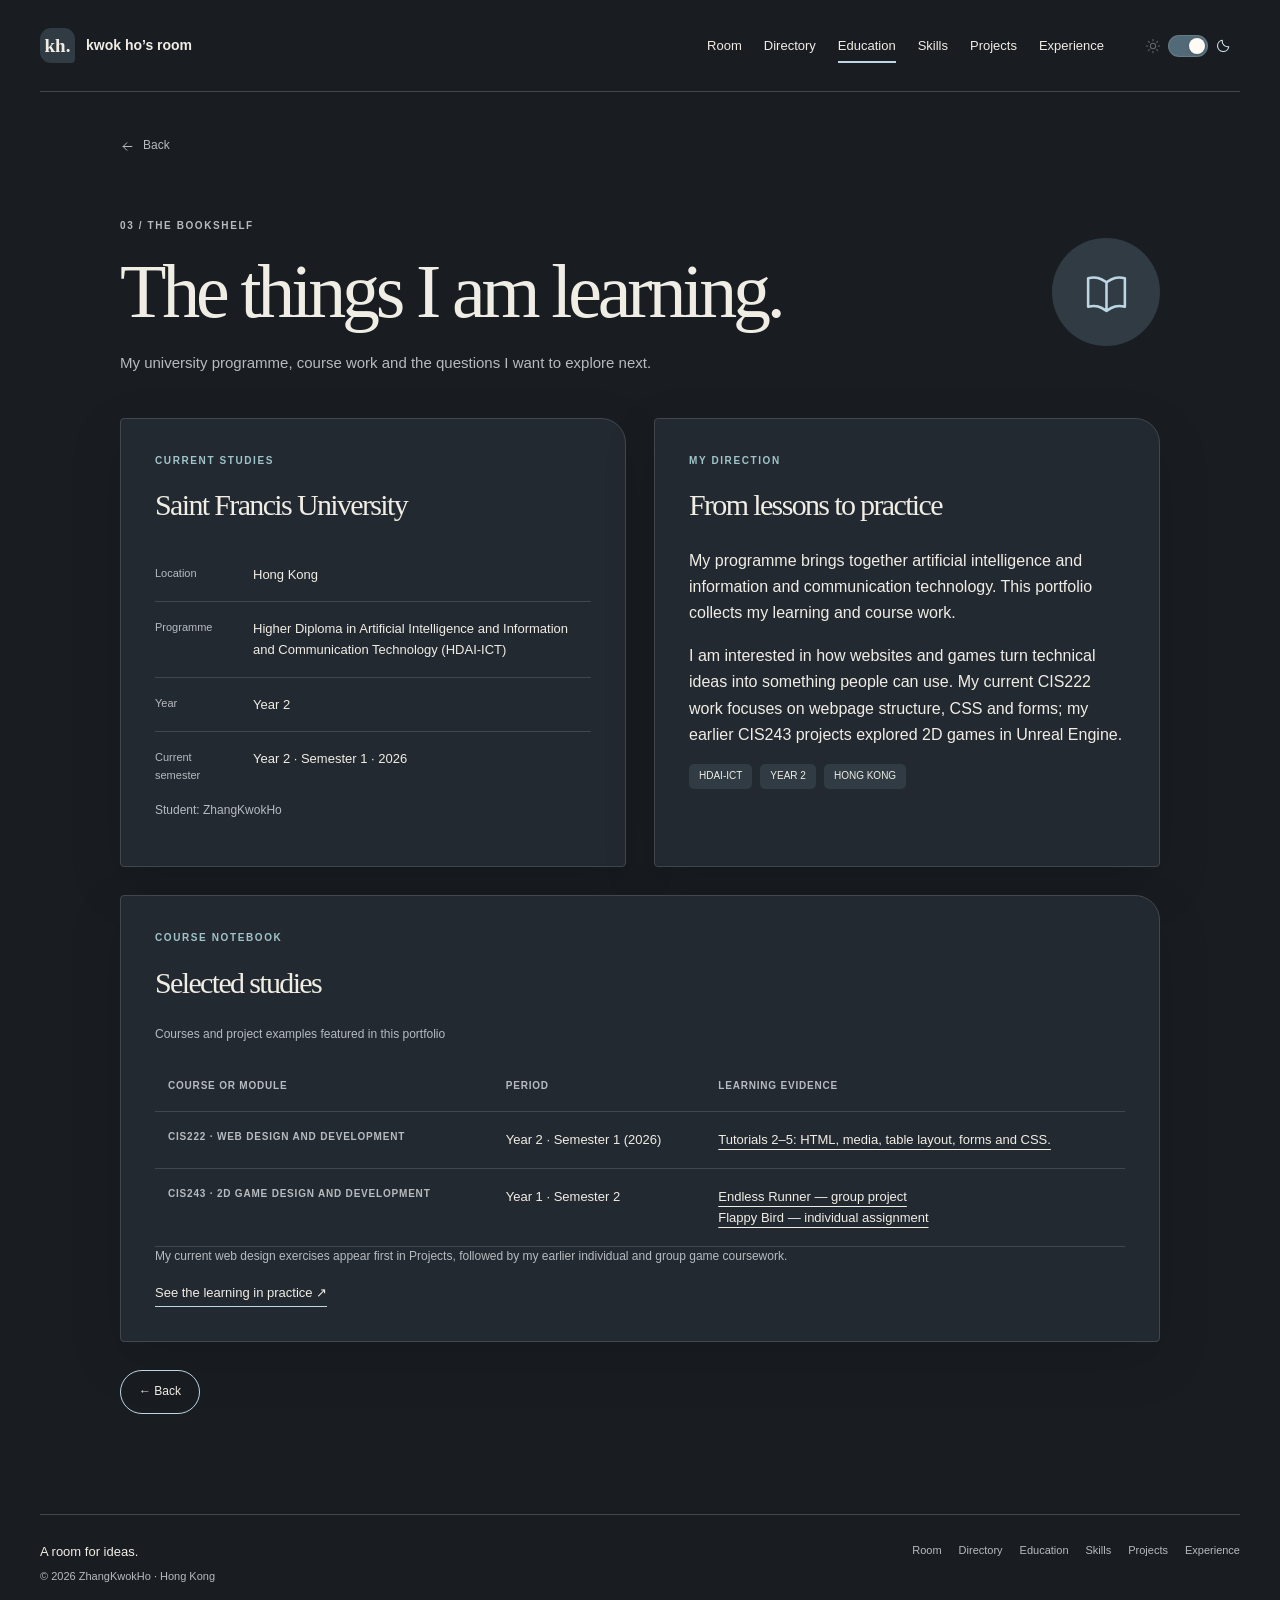
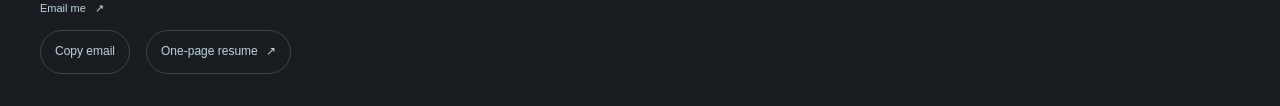
==== education.html @ 3b4c5828 "Add files via upload" ====
<!DOCTYPE html>
<html lang="en">
<head>
  <meta charset="utf-8">
  <meta name="viewport" content="width=device-width, initial-scale=1">
  <meta name="description" content="ZhangKwokHo’s personal portfolio: education, experience, skills and course projects, explored through a small study room.">
  <meta name="color-scheme" content="dark light">
  <title>Education — ZhangKwokHo</title>
  <link rel="icon" href="images/favicon.svg" type="image/svg+xml">
  <link rel="stylesheet" href="style.css?v=20261018-review2">
  <script src="script.js?v=20261017-review1" defer></script>
  <script src="navigation.js?v=20261018-features1" data-room-page="education.html" data-room-root="" defer></script>
  <link rel="stylesheet" href="portfolio-tools.css?v=20261023-polish1">
  <script src="portfolio-tools.js?v=20261023-delivery1" defer></script>
</head>
<body class="night">
<a class="skip-link" href="#main-content">Skip to content</a>
<header class="site-header">
  <a class="brand" href="index.html" aria-label="Kwok Ho’s room — home"><span class="brand-mark" aria-hidden="true">kh.</span><span>kwok ho’s room</span></a>
  <nav class="site-nav" id="site-nav" aria-label="Main navigation"><a href="index.html">Room</a>
<a href="sitemap.html">Directory</a>
<a href="education.html" aria-current="page">Education</a>
<a href="skills.html">Skills</a>
<a href="projects.html">Projects</a>
<a href="experience.html">Experience</a></nav>
  <button class="theme-toggle" type="button" aria-label="Night mode" aria-pressed="true" title="Switch to day mode" hidden><svg class="theme-sun" viewBox="0 0 24 24" fill="none" stroke="currentColor" stroke-width="1.6" stroke-linecap="round" aria-hidden="true"><circle cx="12" cy="12" r="4"></circle><path d="M12 2v2m0 16v2M2 12h2m16 0h2M5 5l1.5 1.5m11 11L19 19M5 19l1.5-1.5m11-11L19 5"></path></svg><span class="theme-switch" aria-hidden="true"><span class="theme-thumb"></span></span><svg class="theme-moon" viewBox="0 0 24 24" fill="none" stroke="currentColor" stroke-width="1.6" stroke-linecap="round" stroke-linejoin="round" aria-hidden="true"><path d="M20.7 13.1A8.5 8.5 0 0 1 10.9 3.3 8.5 8.5 0 1 0 20.7 13.1Z"></path></svg><span class="theme-label">Night</span></button>
  <button class="menu-toggle" type="button" aria-controls="site-nav" aria-expanded="false" aria-label="Open navigation" hidden>Menu</button>
</header>
<main class="page-main" id="main-content">
  <a class="back-room" data-room-back href="index.html#tour-education"><svg class="" viewBox="0 0 24 24" fill="none" stroke="currentColor" stroke-width="1.6" stroke-linecap="round" stroke-linejoin="round" aria-hidden="true"><path d="M19 12H5m6-6-6 6 6 6"></path></svg><span>Back</span></a>
  <div class="page-heading">
    <div><p class="eyebrow">03 / THE BOOKSHELF</p><h1>The things I am learning.</h1><p class="page-intro">My university programme, course work and the questions I want to explore next.</p></div>
    <div class="page-symbol" aria-hidden="true"><svg class="" viewBox="0 0 24 24" fill="none" stroke="currentColor" stroke-width="1.6" stroke-linecap="round" stroke-linejoin="round" aria-hidden="true"><path d="M3 5c4-1 6 0 9 2 3-2 5-3 9-2v14c-4-1-6 0-9 2-3-2-5-3-9-2zM12 7v14"></path></svg></div>
  </div>
  
<div class="page-grid">
  <section data-reveal class="content-panel" aria-labelledby="education-current-title">
    <p class="section-label">CURRENT STUDIES</p>
    <h2 id="education-current-title">Saint Francis University</h2>
    <dl class="fact-list">
      <div class="fact-row"><dt>Location</dt><dd>Hong Kong</dd></div>
      <div class="fact-row"><dt>Programme</dt><dd>Higher Diploma in Artificial Intelligence and Information and Communication Technology (HDAI-ICT)</dd></div>
      <div class="fact-row"><dt>Year</dt><dd>Year 2</dd></div>
      <div class="fact-row"><dt>Current semester</dt><dd>Year 2 · Semester 1 · 2026</dd></div>
    </dl>
    <p class="small-note">Student: ZhangKwokHo</p>
  </section>
  <section data-reveal class="content-panel" aria-labelledby="education-focus-title">
    <p class="section-label">MY DIRECTION</p>
    <h2 id="education-focus-title">From lessons to practice</h2>
    <p>My programme brings together artificial intelligence and information and communication technology. This portfolio collects my learning and course work.</p>
    <p>I am interested in how websites and games turn technical ideas into something people can use. My current CIS222 work focuses on webpage structure, CSS and forms; my earlier CIS243 projects explored 2D games in Unreal Engine.</p>
    <div class="tag-list"><span class="tag">HDAI-ICT</span><span class="tag">YEAR 2</span><span class="tag">HONG KONG</span></div>
  </section>
  <section data-reveal class="content-panel wide" aria-labelledby="education-course-title">
    <p class="section-label">COURSE NOTEBOOK</p>
    <h2 id="education-course-title">Selected studies</h2>
    <div class="table-wrap">
      <table class="education-table">
        <caption>Courses and project examples featured in this portfolio</caption>
        <thead><tr><th scope="col">Course or module</th><th scope="col">Period</th><th scope="col">Learning evidence</th></tr></thead>
        <tbody>
          <tr><th scope="row">CIS222 · Web Design and Development</th><td>Year 2 · Semester 1 (2026)</td><td><a href="projects.html#coursework">Tutorials 2–5: HTML, media, table layout, forms and CSS.</a></td></tr>
          <tr><th scope="row">CIS243 · 2D Game Design and Development</th><td>Year 1 · Semester 2</td><td><a href="projects.html#game-endless">Endless Runner — group project</a><br><a href="projects.html#game-flappy">Flappy Bird — individual assignment</a></td></tr>
        </tbody>
      </table>
    </div>
    <p class="small-note">My current web design exercises appear first in Projects, followed by my earlier individual and group game coursework.</p>
    <a class="action-link" href="projects.html">See the learning in practice <span aria-hidden="true">↗</span></a>
  </section>
</div>
  <a class="button button-secondary page-back" data-room-back href="index.html#tour-education">← Back</a>
</main>
<footer class="site-footer">
  <div><p class="footer-title">A room for ideas.</p><p class="footer-copy">© 2026 ZhangKwokHo · Hong Kong</p><a class="footer-contact" href="mailto:s25201369@mail.sfu.edu.hk">Email me <span aria-hidden="true">↗</span></a><div class="footer-tools"><button class="tool-button" type="button" data-copy-email="s25201369@mail.sfu.edu.hk" hidden>Copy email</button><a class="tool-button" href="resume.html">One-page resume <span aria-hidden="true">↗</span></a></div><p class="tool-message" id="site-tool-status" role="status" aria-live="polite"></p></div>
  <nav class="footer-nav" aria-label="Footer navigation"><a href="index.html">Room</a>
<a href="sitemap.html">Directory</a>
<a href="education.html">Education</a>
<a href="skills.html">Skills</a>
<a href="projects.html">Projects</a>
<a href="experience.html">Experience</a></nav>
</footer>
</body>
</html>
---- style.css ----
/* Shared stylesheet. Colours and spacing can be changed here. */
:root {
  color-scheme: light;
  --paper: #eae9e5;
  --surface: #f9f8f4;
  --ink: #3d4140;
  --muted: #62655e;
  --line: #dcd5cd;
  --sage: #56737b;
  --lavender: #dce3e5;
  --peach: #d9dedc;
  --accent: #486e80;
  --shadow: 0 18px 54px #6d584313;
}
* { box-sizing: border-box; }
html { scroll-behavior: smooth; scroll-padding-top: 32px; }
body { margin: 0; color: var(--ink); background: var(--paper); font-family: 'Segoe UI', Arial, sans-serif; font-size: 16px; line-height: 1.65; transition: background-color .45s, color .45s; }
body.night { color-scheme: dark; --paper: #191d22; --surface: #232930; --ink: #f0ede5; --muted: #b7bbc0; --line: #41474d; --sage: #a0c4ca; --lavender: #303b44; --peach: #384044; --accent: #bdd6e3; --shadow: 0 18px 54px #0002; }
a { color: inherit; text-decoration-thickness: 1px; text-underline-offset: 5px; }
button, input, select, textarea { font: inherit; }
button { color: inherit; cursor: pointer; }
button, a { -webkit-tap-highlight-color: transparent; }
:focus-visible { outline: 3px solid var(--accent); outline-offset: 5px; }
[hidden] { display: none !important; }
img { display: block; max-width: 100%; }
svg { flex-shrink: 0; }
h1, h2, h3, p { margin-top: 0; }
h1, h2 { font-family: Georgia, 'Times New Roman', serif; font-weight: 400; letter-spacing: -.055em; }
h1 { line-height: 1.06; }
h2 { font-size: clamp(30px, 4vw, 44px); line-height: 1.18; }
h3 { font-size: 20px; line-height: 1.35; font-weight: 600; letter-spacing: -.025em; }
p { margin-bottom: 1em; }
.skip-link { position: fixed; top: 10px; left: 10px; padding: 10px 18px; border-radius: 8px; background: var(--surface); z-index: 100; transform: translateY(-150%); }
.skip-link:focus { transform: translateY(0); }
.site-header { width: min(1280px, calc(100% - 80px)); margin: auto; min-height: 92px; display: flex; align-items: center; gap: 32px; border-bottom: 1px solid var(--line); }
.brand { display: flex; align-items: center; gap: 11px; text-decoration: none; margin-right: auto; white-space: nowrap; font-size: 14px; font-weight: 600; }
.brand-mark { height: 35px; width: 35px; display: flex; align-items: center; justify-content: center; border-radius: 11px 11px 4px 11px; background: var(--lavender); color: var(--ink); font-family: Georgia, serif; font-size: 19px; }
.site-nav { display: flex; gap: 22px; align-items: center; }
.site-nav a { text-decoration: none; font-size: 13px; position: relative; padding: 8px 0; }
.site-nav a::after { content: ''; position: absolute; bottom: 1px; left: 0; width: 100%; height: 2px; background: var(--accent); transform: scaleX(0); transition: transform .2s; }
.site-nav a:hover::after, .site-nav a[aria-current='page']::after { transform: scaleX(1); }
.theme-toggle { position: relative; display: inline-flex; flex-shrink: 0; align-items: center; justify-content: center; gap: 7px; padding: 8px; background: transparent; border: 1px solid transparent; border-radius: 25px; min-height: 44px; }
.theme-toggle svg { display: block; width: 16px; height: 16px; color: var(--muted); opacity: .45; transition: color .2s, opacity .2s; }
.theme-toggle:hover { border-color: var(--accent); background: var(--surface); }
.theme-switch { position: relative; flex-shrink: 0; width: 40px; height: 22px; border: 1px solid #81939970; border-radius: 20px; background: #c5cfd0; transition: background-color .25s; }
.theme-thumb { position: absolute; top: 2px; left: 2px; width: 16px; height: 16px; border-radius: 50%; background: #fdfbf4; box-shadow: 0 1px 3px #0002; transform: translateX(0); transition: transform .25s; }
.theme-toggle[aria-pressed='true'] .theme-switch { background: #526977; }
.theme-toggle[aria-pressed='true'] .theme-thumb { transform: translateX(18px); }
.theme-toggle[aria-pressed='true'] .theme-moon { color: #d9e9f2; opacity: 1; }
.theme-toggle[aria-pressed='false'] .theme-sun { color: #a97520; opacity: 1; }
.theme-label { position: absolute; width: 1px; height: 1px; padding: 0; margin: -1px; overflow: hidden; clip: rect(0, 0, 0, 0); clip-path: inset(50%); white-space: nowrap; border: 0; }
.menu-toggle { border: 1px solid var(--line); border-radius: 8px; padding: 7px 12px; background: var(--surface); }
.room-hero { width: min(1260px, calc(100% - 80px)); margin: auto; position: relative; padding-top: 20px; }
.room-intro { position: absolute; top: 76px; left: 1%; width: 265px; z-index: 2; }
.eyebrow { font-size: 10px; letter-spacing: .16em; text-transform: uppercase; color: var(--muted); font-weight: 600; margin-bottom: 22px; }
.room-intro h1 { font-size: clamp(44px, 4.9vw, 67px); margin-bottom: 23px; }
.room-intro h1 em { color: var(--sage); font-weight: 400; }
.room-intro .intro-copy { font-size: 14px; width: 220px; color: var(--muted); }
.student-note { display: flex; gap: 8px; align-items: center; font-size: 11px; margin-top: 28px; }
.status-dot { width: 6px; height: 6px; border-radius: 50%; background: var(--sage); }
.room-stage { width: min(70vw, 785px); margin-left: auto; margin-right: 1%; }
.room-scene { position: relative; width: 100%; transform-origin: 50% 65%; }
.room-image { width: 100%; height: auto; transition: filter .55s; user-select: none; }
.room-image { filter: brightness(1.12); }
.night .room-image { filter: none; }
.lamp-glow { position: absolute; top: 26.5%; left: 33%; width: 7%; aspect-ratio: 1; border-radius: 50%; pointer-events: none; background: radial-gradient(circle, #ffda8740, #ffda8700 70%); opacity: 0; transition: opacity .4s; }
.night .lamp-glow { opacity: 1; box-shadow: 0 0 65px 18px #ffd58c28; }
.room-hotspot { position: absolute; transform: translate(-50%, -50%); width: 46px; height: 46px; z-index: 3; display: flex; align-items: center; justify-content: center; text-decoration: none; border-radius: 50%; }
.spot-dot { display: flex; align-items: center; justify-content: center; width: 27px; height: 27px; background: #fffcf4e8; border: 1px solid #fff9; box-shadow: 0 3px 15px #45352730; border-radius: 50%; color: #57505b; font-size: 18px; font-weight: 400; line-height: 1; transition: transform .22s, background-color .22s, box-shadow .22s; }
.room-hotspot:hover .spot-dot, .room-hotspot:focus-visible .spot-dot { transform: scale(1.18); background: #d3e1e7; box-shadow: 0 0 0 7px #fff5; }
.night .spot-dot { color: #f3f1ea; background: #252e38e6; border-color: #d6e8f040; }
.night .room-hotspot:hover .spot-dot, .night .room-hotspot:focus-visible .spot-dot { background: #426779; box-shadow: 0 0 0 7px #afd3e023; }
.spot-label { position: absolute; bottom: calc(100% - 2px); left: 50%; transform: translate(-50%, 0); font-size: 11px; line-height: 1.3; font-weight: 600; white-space: nowrap; padding: 7px 11px; border: 1px solid #ffffff80; border-radius: 8px; background: #fff9eeed; color: #51494e; box-shadow: 0 5px 15px #34231915; pointer-events: none; transition: opacity .2s, transform .2s; }
.spot-down .spot-label { bottom: auto; top: calc(100% - 2px); }
.night .spot-label { background: #222b36ef; border-color: #b7d0dc35; color: #f0ede5; }
.js-enabled:not(.show-hints) .spot-label { opacity: 0; transform: translate(-50%, 5px); }
.js-enabled:not(.show-hints) .room-hotspot:hover .spot-label, .js-enabled:not(.show-hints) .room-hotspot:focus .spot-label { opacity: 1; transform: translate(-50%, 0); }
.room-message { color: var(--muted); text-align: center; font-size: 12px; min-height: 22px; margin: -3px 0 15px; }
.room-controls { display: flex; justify-content: center; gap: 10px; margin-bottom: 24px; }
.quiet-button { border: 1px solid var(--line); border-radius: 30px; padding: 5px 13px; font-size: 11px; background: transparent; min-height: 34px; }
.quiet-button:hover { background: var(--surface); border-color: var(--accent); }
.quiet-button:disabled { opacity: .65; cursor: default; }
.scroll-invitation { margin: 14px 0 42px; display: flex; justify-content: center; align-items: center; gap: 12px; font-size: 10px; letter-spacing: .12em; text-transform: uppercase; color: var(--muted); text-decoration: none; }
.scroll-invitation svg { width: 15px; height: 15px; }
.about-section { width: min(1080px, calc(100% - 100px)); margin: 30px auto 100px; padding-top: 74px; border-top: 1px solid var(--line); }
.about-layout { display: flex; gap: 10%; align-items: flex-start; }
.about-copy { flex: 1.1; }
.section-label { margin-bottom: 18px; font-size: 10px; text-transform: uppercase; letter-spacing: .16em; color: var(--sage); font-weight: 600; }
.about-copy h2 { max-width: 480px; }
.about-copy > p:not(.section-label) { max-width: 460px; color: var(--muted); }
.about-facts { flex: 1; background: var(--surface); padding: 30px; border: 1px solid var(--line); border-radius: 4px 28px 4px 4px; box-shadow: var(--shadow); }
.fact-list { margin: 0; }
.fact-row { display: flex; flex-wrap: wrap; gap: 4px 20px; padding: 16px 0; border-bottom: 1px solid var(--line); }
.fact-row:last-child { border-bottom: 0; }
.fact-row dt { width: 78px; flex-shrink: 0; font-size: 11px; color: var(--muted); }
.fact-row dd { margin: 0; flex: 1; font-size: 13px; line-height: 1.65; }
.about-links { display: flex; flex-wrap: wrap; gap: 24px; margin-top: 30px; }
.action-link { display: inline-block; font-size: 13px; text-decoration: none; border-bottom: 1px solid var(--accent); padding-bottom: 3px; }
.action-link:hover { color: var(--accent); }
.small-note { font-size: 12px; color: var(--muted); }
.placeholder-note { font-size: 12px; color: var(--muted); background: var(--lavender); border-radius: 8px; padding: 12px 16px; margin-bottom: 22px; }
.page-main { width: min(1040px, calc(100% - 100px)); margin: 0 auto 100px; }
.back-room { display: inline-flex; align-items: center; gap: 8px; min-height: 44px; font-size: 12px; text-decoration: none; color: var(--muted); margin-top: 32px; }
.page-back { margin-top: 28px; min-height: 44px; }
.back-room:hover { color: var(--accent); }
.back-room svg { width: 15px; height: 15px; }
.page-heading { padding: 50px 0 42px; display: flex; gap: 40px; align-items: flex-start; justify-content: space-between; }
.page-heading > div:first-child { min-width: 0; overflow-wrap: break-word; }
.page-heading .eyebrow { margin-bottom: 16px; }
.page-heading h1 { font-size: clamp(42px, 6.4vw, 76px); margin-bottom: 20px; }
.page-heading .page-intro { color: var(--muted); font-size: 15px; max-width: 550px; margin-bottom: 0; }
.page-symbol { background: var(--lavender); color: var(--accent); border-radius: 50%; width: 108px; height: 108px; display: flex; align-items: center; justify-content: center; flex-shrink: 0; margin-top: 20px; }
.page-symbol svg { width: 49px; height: 49px; stroke-width: 1.25; }
.page-grid { display: flex; gap: 28px; flex-wrap: wrap; }
.content-panel { padding: 34px; border: 1px solid var(--line); border-radius: 4px 25px 4px 4px; background: var(--surface); box-shadow: var(--shadow); flex: 1; min-width: 0; }
.content-panel h2 { font-size: 30px; }
.wide { width: 100%; flex-basis: 100%; }
.timeline { border-top: 1px solid var(--line); }
.timeline-item { position: relative; padding: 30px 0 30px 48px; border-bottom: 1px solid var(--line); }
.timeline-dot { position: absolute; left: 0; top: 36px; width: 25px; height: 25px; border: 1px solid var(--line); border-radius: 50%; background: var(--lavender); }
.timeline-heading { display: flex; flex-wrap: wrap; gap: 6px 28px; justify-content: space-between; }
.timeline-heading h2, .timeline-heading h3 { font-family: 'Segoe UI', Arial, sans-serif; letter-spacing: -.02em; font-size: 21px; font-weight: 500; margin: 0 0 10px; }
.timeline-heading p { font-size: 12px; color: var(--muted); }
.timeline-heading .section-label { flex-basis: 100%; margin-bottom: 3px; }
.timeline-item > p { color: var(--muted); font-size: 14px; max-width: 640px; }
.tag-list { display: flex; flex-wrap: wrap; gap: 8px; margin: 15px 0 19px; padding: 0; list-style: none; }
.tag { display: inline-block; padding: 4px 10px; background: var(--lavender); border-radius: 5px; font-size: 10px; color: var(--ink); }
.disclosure { background: transparent; border: 0; padding: 7px 0; min-height: 44px; display: inline-flex; gap: 12px; align-items: center; color: var(--accent); font-size: 12px; }
.disclosure:hover { text-decoration: underline; text-underline-offset: 4px; }
.disclosure [data-marker] { width: 19px; height: 19px; display: inline-flex; align-items: center; justify-content: center; border: 1px solid var(--line); border-radius: 50%; font-size: 14px; }
.detail-panel { font-size: 13px; color: var(--muted); border-left: 2px solid var(--line); padding: 10px 0 1px 20px; margin: 12px 0 2px; }
.detail-panel ul { padding-left: 18px; }
.detail-panel li { margin-bottom: 7px; }
.table-wrap { overflow-x: auto; }
.education-table { border-collapse: collapse; width: 100%; font-size: 13px; text-align: left; }
.education-table caption { text-align: left; font-size: 12px; color: var(--muted); padding: 0 0 16px; }
.education-table th, .education-table td { padding: 17px 13px; vertical-align: top; border-bottom: 1px solid var(--line); }
.education-table th { color: var(--muted); font-size: 10px; letter-spacing: .08em; text-transform: uppercase; font-weight: 600; }
.education-table td:first-child { min-width: 110px; }
.skill-list { padding: 0; margin: 0; list-style: none; }
.skill-row { padding: 23px 0; border-top: 1px solid var(--line); display: flex; gap: 22px; align-items: flex-start; }
.skill-row h3 { min-width: 155px; margin: 0; font-size: 18px; }
.skill-row > div { flex: 0 0 235px; }
.skill-description { font-size: 13px; color: var(--muted); margin: 0; }
.skill-row p { margin: 0; }
.skill-number { color: var(--accent); font-family: Georgia, serif; font-size: 22px; min-width: 34px; }
.filters { display: flex; flex-wrap: wrap; gap: 8px; margin: 0 0 15px; }
.filter-button { display: inline-flex; align-items: center; justify-content: center; min-height: 44px; border: 1px solid var(--line); border-radius: 25px; padding: 8px 17px; background: transparent; font-size: 12px; }
.filter-button:hover, .filter-button[aria-pressed='true'] { background: var(--lavender); border-color: var(--accent); }
.project-count { font-size: 11px; color: var(--muted); margin-bottom: 23px; }
.project-list { border-top: 1px solid var(--line); }
.collection-links { display: flex; flex-wrap: wrap; gap: 4px 24px; margin: 0 0 20px; }
.collection-links a { display: inline-flex; align-items: center; gap: 10px; min-height: 44px; color: var(--accent); font-size: 12px; text-decoration: none; }
.collection-links a:hover { text-decoration: underline; }
.collection-heading { padding: 30px 0 20px; border-bottom: 1px solid var(--line); }
.collection-heading .section-label { margin-bottom: 10px; }
.collection-heading h3 { font: 500 22px/1.4 'Segoe UI', Arial, sans-serif; letter-spacing: -.025em; margin-bottom: 8px; overflow-wrap: break-word; }
.collection-heading .small-note { margin: 0; }
.project-collection + .project-collection { margin-top: 24px; }
.project-entry { scroll-margin-top: 30px; }
.project-entry:target { outline: 1px solid var(--accent); outline-offset: 9px; border-radius: 4px; }
.project-entry { display: flex; gap: 40px; align-items: flex-start; padding: 36px 0; border-bottom: 1px solid var(--line); }
.project-preview { flex: 0 0 43%; overflow: hidden; background: var(--lavender); border-radius: 3px 22px 3px 3px; }
.project-preview img { width: 100%; height: auto; aspect-ratio: 4 / 3; object-fit: contain; transition: transform .45s; }
.project-entry:hover .project-preview img { transform: scale(1.035); }
.project-preview figcaption { padding: 8px 14px; font-size: 10px; color: var(--muted); text-align: center; }
.project-preview > .small-note { padding: 8px 14px; margin: 0; font-size: 10px; text-align: center; }
figure.project-preview { margin: 0; }
.project-body { flex: 1; min-width: 0; padding-top: 8px; }
.project-body h2 { font-size: 33px; margin-bottom: 14px; }
.project-body > h3, .project-body > h4 { font-family: Georgia, 'Times New Roman', serif; font-size: 30px; line-height: 1.18; font-weight: 400; letter-spacing: -.045em; margin-bottom: 14px; }
.project-body > p { color: var(--muted); font-size: 13px; }
.project-meta { font-size: 10px; color: var(--muted); text-transform: uppercase; letter-spacing: .12em; }
.coursework-intro { max-width: 640px; color: var(--muted); font-size: 13px; margin: -8px 0 25px; }
.coursework-panel .project-list { margin-top: 8px; }
.coursework-preview { display: block; text-decoration: none; }
.coursework-preview img { display: block; aspect-ratio: 3 / 2; object-fit: cover; }
.gameplay-preview img { aspect-ratio: 555 / 1023; max-height: 520px; object-fit: contain; }
.game-entry .project-preview img { transition: none; }
.game-entry:hover .project-preview img { transform: none; }
.coursework-caption { display: flex; justify-content: space-between; gap: 12px; padding: 12px 15px; color: var(--muted); font-size: 10px; }
.project-actions { display: flex; align-items: center; flex-wrap: wrap; gap: 13px 18px; margin: 21px 0 14px; }
.project-actions .button { min-height: 44px; gap: 18px; }
.project-actions .action-link { display: inline-flex; align-items: center; gap: 8px; min-height: 44px; font-size: 11px; }
.coursework-entry .detail-panel h4, .project-entry .detail-panel h5 { font-size: 14px; font-weight: 500; margin: 0 0 10px; }
.portfolio-entry .project-preview img { object-fit: contain; }
.project-number { font-family: Georgia, serif; color: var(--accent); font-size: 16px; margin-right: 12px; }
.map-list { padding: 0; margin: 0; list-style: none; border-top: 1px solid var(--line); }
.map-link { display: flex; gap: 28px; align-items: center; padding: 23px 16px; border-bottom: 1px solid var(--line); text-decoration: none; transition: background-color .2s, padding-left .2s; }
.map-link:hover { background: var(--surface); padding-left: 24px; }
.map-number { color: var(--accent); font-size: 24px; font-family: Georgia, serif; min-width: 40px; }
.map-copy { flex: 1; }
.map-copy strong { display: block; font-size: 19px; font-weight: 500; margin-bottom: 5px; }
.map-copy > span { display: block; font-size: 12px; color: var(--muted); }
.map-copy > .map-route { margin-top: 7px; color: var(--accent); font-size: 10px; }
.map-copy h2, .map-copy h3 { font: 500 20px / 1.4 'Segoe UI', Arial, sans-serif; letter-spacing: -.02em; margin: 0 0 4px; }
.map-copy p { font-size: 12px; color: var(--muted); margin: 0; }
.map-route { font-size: 11px; color: var(--muted); white-space: nowrap; }
.map-list + .page-grid, .content-panel + .page-grid { margin-top: 28px; }
.button { display: inline-flex; align-items: center; justify-content: center; padding: 10px 18px; border: 1px solid var(--accent); border-radius: 25px; color: var(--ink); background: var(--lavender); font-size: 12px; text-decoration: none; }
.button:hover { background: var(--peach); }
.button-secondary { background: transparent; }
.site-footer { width: min(1280px, calc(100% - 80px)); margin: auto; border-top: 1px solid var(--line); padding: 26px 0 32px; display: flex; flex-wrap: wrap; justify-content: space-between; align-items: flex-start; gap: 22px; font-size: 11px; color: var(--muted); }
.footer-title { color: var(--ink); font-size: 13px; margin-bottom: 5px; }
.footer-copy { margin: 0; }
.footer-contact { display: inline-flex; align-items: center; gap: 9px; min-height: 44px; color: var(--accent); text-decoration: none; }
.footer-contact:hover { text-decoration: underline; }
.footer-nav { display: flex; gap: 17px; flex-wrap: wrap; }
.footer-nav a { text-decoration: none; }
.footer-nav a:hover { color: var(--accent); }
/* Content remains readable before JavaScript runs. */
[data-reveal] { transition: transform .65s, opacity .65s; }
.js-enabled [data-reveal]:not(.is-visible) { opacity: .65; transform: translateY(18px); }
.motion-paused [data-reveal], .motion-paused:not(.room-home) .room-scene { transform: none !important; opacity: 1 !important; transition: none !important; }
.motion-paused .project-preview img { transform: none !important; transition: none !important; }
@media (min-width: 761px) { .js-enabled .menu-toggle { display: none; } }
@media (max-width: 1050px) {
  .site-header { gap: 19px; width: calc(100% - 48px); }
  .site-nav { gap: 15px; }
  .room-hero { width: calc(100% - 48px); }
  .room-intro { top: 48px; width: 225px; }
  .room-intro h1 { font-size: 47px; }
  .room-intro .intro-copy { width: 190px; font-size: 13px; }
  .room-stage { width: 71vw; margin-right: 0; }
  .student-note { font-size: 10px; }
}
@media (max-width: 760px) {
  .site-header { width: calc(100% - 36px); min-height: 76px; gap: 12px; flex-wrap: wrap; padding: 14px 0; }
  .brand { font-size: 12px; }
  .brand-mark { width: 30px; height: 30px; font-size: 16px; }
  .theme-toggle { min-height: 44px; gap: 5px; padding: 8px 4px; }
  .theme-toggle svg { display: block; width: 14px; height: 14px; }
  .theme-switch { width: 32px; height: 20px; }
  .theme-thumb { width: 14px; height: 14px; }
  .theme-toggle[aria-pressed='true'] .theme-thumb { transform: translateX(12px); }
  .menu-toggle { font-size: 11px; }
  .site-nav { order: 4; width: 100%; gap: 9px 24px; flex-wrap: wrap; padding: 9px 0; }
  .js-enabled .site-nav { display: none; }
  .js-enabled .site-nav.is-open { display: flex; }
  .site-nav a { font-size: 12px; }
  .room-hero { width: 100%; padding: 35px 12px 0; }
  .room-intro { position: static; text-align: center; width: min(100%, 400px); margin: auto; }
  .room-intro .eyebrow { font-size: 9px; margin-bottom: 14px; }
  .room-intro h1 { font-size: clamp(38px, 8.2vw, 52px); margin-bottom: 15px; }
  .room-intro h1 br { display: none; }
  .room-intro .intro-copy { width: min(90%, 310px); margin: auto; font-size: 12px; }
  .student-note { justify-content: center; margin: 15px 0 8px; }
  .room-stage { width: min(100%, 570px); margin: 0 auto; }
  .spot-dot { width: 24px; height: 24px; font-size: 16px; }
  /* Shift markers within their objects so 46px touch areas stay apart. */
  .spot-experience { left: 14% !important; }
  .spot-skills { left: 52% !important; }
  .spot-map { left: 32% !important; }
  .spot-label { font-size: 9px; padding: 5px 8px; }
  .room-message { font-size: 10px; margin: 9px 0 13px; padding: 0 12px; }
  .room-controls { margin-bottom: 18px; }
  .scroll-invitation { margin: 20px 0 35px; font-size: 9px; }
  .about-section { width: calc(100% - 40px); margin: 12px auto 65px; padding-top: 40px; }
  .about-layout { display: block; }
  .about-copy { margin-bottom: 30px; }
  .about-copy > p:not(.section-label) { font-size: 14px; }
  .about-facts { padding: 24px; }
  .about-links { gap: 18px; }
  .page-main { width: calc(100% - 40px); margin-bottom: 65px; }
  .back-room { margin-top: 24px; }
  .page-heading { padding: 36px 0 30px; gap: 15px; }
  .page-heading .eyebrow { font-size: 9px; }
  .page-heading h1 { font-size: clamp(38px, 8.2vw, 56px); }
  .page-heading .page-intro { font-size: 13px; }
  .page-symbol { width: 58px; height: 58px; margin-top: 12px; }
  .page-symbol svg { width: 28px; height: 28px; }
  .content-panel { padding: 24px 20px; flex-basis: 100%; }
  .timeline-item { padding-left: 34px; }
  .timeline-dot { width: 17px; height: 17px; top: 36px; }
  .timeline-heading h2, .timeline-heading h3 { font-size: 19px; }
  .skill-row { gap: 15px; flex-wrap: wrap; }
  .skill-row h3 { min-width: 110px; }
  .skill-description { flex-basis: 100%; }
  .project-entry { flex-direction: column; gap: 23px; padding: 27px 0; }
  .project-preview { flex-basis: auto; width: 100%; }
  .project-body { width: 100%; }
  .project-body h2 { font-size: 30px; }
  .map-link { gap: 16px; padding: 20px 5px; flex-wrap: wrap; }
  .map-number { min-width: 30px; font-size: 22px; }
  .map-copy h2, .map-copy h3 { font-size: 18px; }
  .map-route { flex-basis: 100%; }
  .map-copy strong { font-size: 17px; }
  .map-copy > span { font-size: 11px; }
  .site-footer { width: calc(100% - 40px); padding: 24px 0; flex-direction: column; }
  .footer-nav { gap: 12px 19px; }
}
@media (prefers-reduced-motion: reduce) {
  html { scroll-behavior: auto; }
  *, *::before, *::after { transition: none !important; animation: none !important; }
  [data-reveal], .js-enabled [data-reveal], body:not(.room-home) .room-scene { transform: none !important; opacity: 1 !important; }
}
---- portfolio-tools.css ----
/* Optional portfolio tools. No animation or continuous background work. */
.footer-tools, .contact-tools, .project-tools, .resume-actions { display: flex; align-items: center; flex-wrap: wrap; gap: 8px 16px; }
.project-tools { margin: 12px 0 18px; }
.tool-button { display: inline-flex; align-items: center; justify-content: center; min-height: 44px; padding: 8px 14px; border: 1px solid var(--line); border-radius: 23px; background: transparent; color: var(--accent); font-size: 12px; text-decoration: none; gap: 8px; }
.tool-button:hover { border-color: var(--accent); background: var(--lavender); }
.tool-button:disabled { opacity: .7; cursor: wait; }
.tool-message { margin: 8px 0 0; color: var(--muted); font-size: 12px; max-width: 38em; }
.tool-message:empty { margin: 0; height: 0; overflow: hidden; }
.copy-manual { display: block; flex-basis: 100%; width: 100%; max-width: 600px; font-size: 12px; margin: 8px 0; }
.copy-manual input { display: block; width: 100%; min-width: 0; padding: 10px; border: 1px solid var(--accent); border-radius: 6px; background: var(--paper); color: var(--ink); font-size: 16px; }
.copy-buffer { position: fixed; top: 0; left: 0; width: 2px; height: 2px; opacity: 0; pointer-events: none; }
.viewer-shade { position: fixed; inset: 0; background: #0a101bc4; z-index: 10000; }
.portfolio-dialog { position: fixed; inset: 0; margin: auto; width: calc(100% - 32px); max-width: 1100px; height: calc(100% - 32px); max-height: 860px; padding: 0; border: 1px solid var(--line); border-radius: 16px; background: var(--surface); color: var(--ink); overflow: hidden; z-index: 10001; box-shadow: 0 24px 100px #0005; }
.portfolio-dialog[open] { display: flex; flex-direction: column; }
.portfolio-dialog::backdrop { background: #0a101bc4; }
.viewer-header { display: flex; align-items: center; justify-content: space-between; gap: 20px; padding: 16px 22px; border-bottom: 1px solid var(--line); flex-shrink: 0; }
.viewer-header h2 { font: 600 20px/1.3 'Segoe UI', Arial, sans-serif; letter-spacing: -.02em; margin: 0; overflow-wrap: break-word; }
.viewer-header p { font-size: 12px; color: var(--muted); margin: 4px 0 0; }
.viewer-close { flex-shrink: 0; }
.viewer-controls { padding: 10px 22px; border-bottom: 1px solid var(--line); display: flex; flex-wrap: wrap; align-items: center; justify-content: space-between; gap: 10px 20px; flex-shrink: 0; }
.viewer-page-picker { display: flex; flex-wrap: wrap; align-items: center; gap: 8px; font-size: 12px; }
.viewer-page-picker select { max-width: 100%; min-height: 44px; padding: 8px 12px; border: 1px solid var(--line); border-radius: 7px; background: var(--paper); color: var(--ink); font-size: 16px; }
.viewer-tabs { display: flex; gap: 6px; }
.viewer-tabs button[aria-selected='true'] { border-color: var(--accent); background: var(--lavender); color: var(--ink); }
.viewer-content { flex: 1; min-height: 0; min-width: 0; display: flex; flex-direction: column; }
.viewer-preview, .viewer-code-panel { flex: 1; min-height: 0; display: flex; flex-direction: column; }
.viewer-preview iframe { display: block; width: 100%; height: 100%; flex: 1; min-height: 0; border: 0; background: #fff; }
.viewer-code-note { padding: 12px 22px; margin: 0; font-size: 12px; color: var(--muted); overflow-wrap: anywhere; }
.viewer-code-panel pre { flex: 1; min-height: 0; margin: 0; overflow: auto; padding: 18px 22px; border-top: 1px solid var(--line); background: var(--paper); color: var(--ink); font: 13px/1.65 Consolas, Menlo, monospace; tab-size: 2; -webkit-overflow-scrolling: touch; }
.viewer-image-stage { flex: 1; min-height: 0; overflow: auto; padding: 16px; display: flex; align-items: center; justify-content: center; background: var(--paper); -webkit-overflow-scrolling: touch; }
.viewer-image-stage img { width: 100%; height: 100%; object-fit: contain; }
.viewer-image-stage.is-zoomed { display: block; }
.viewer-image-stage.is-zoomed img { width: auto; height: auto; max-width: none; max-height: none; margin: auto; }
.viewer-footer { flex-shrink: 0; display: flex; flex-wrap: wrap; gap: 12px; align-items: center; justify-content: space-between; padding: 10px 22px; border-top: 1px solid var(--line); }
.viewer-footer p { margin: 0; font-size: 12px; color: var(--muted); }
.viewer-short .viewer-header p, .viewer-short .viewer-footer p { display: none; }
.resume-main { width: min(940px, calc(100% - 40px)); }
.resume-actions { margin: 20px 0; }
.resume-paper { padding: 42px; background: var(--surface); border: 1px solid var(--line); border-radius: 6px; }
.resume-contact { padding-bottom: 18px; margin-bottom: 20px; border-bottom: 2px solid var(--accent); }
.resume-contact h1 { font-size: clamp(36px, 7vw, 52px); margin: 0 0 8px; overflow-wrap: break-word; }
.resume-contact p, .resume-contact address { margin: 4px 0; font-size: 13px; font-style: normal; overflow-wrap: anywhere; }
.resume-paper .section-label { font-size: 10px; margin-bottom: 8px; }
.resume-paper h2 { font: 600 16px/1.4 'Segoe UI', Arial, sans-serif; letter-spacing: 0; margin: 0 0 8px; }
.resume-paper section { margin-bottom: 20px; }
.resume-paper section:last-child { margin-bottom: 0; }
.resume-paper p, .resume-paper li { font-size: 13px; line-height: 1.6; }
.resume-paper ul { margin: 0; padding-left: 18px; }
.resume-paper li { margin-bottom: 6px; }
.resume-columns { display: grid; grid-template-columns: 1.1fr 1.5fr; gap: 30px; }
.resume-print-url { display: none; }
@media (max-width: 600px) {
  .portfolio-dialog { width: calc(100% - 12px); height: calc(100% - 12px); height: calc(100dvh - 12px); max-height: none; border-radius: 10px; }
  .viewer-header, .viewer-controls, .viewer-footer { padding: 10px 12px; gap: 8px; }
  .viewer-header h2 { font-size: 17px; }
  .viewer-header p { font-size: 11px; }
  .viewer-tabs { width: 100%; }
  .viewer-tabs button { flex: 1; }
  .viewer-page-picker { width: 100%; }
  .viewer-page-picker select { flex: 1; min-width: 0; width: 140px; }
  .viewer-code-note { padding: 9px 12px; }
  .viewer-code-panel pre { padding: 12px; font-size: 12px; }
  .viewer-image-stage { padding: 8px; }
  .resume-paper { padding: 24px 20px; }
  .resume-columns { grid-template-columns: minmax(0, 1fr); gap: 20px; }
}
@media (max-height: 520px) {
  .viewer-header { padding: 7px 12px; }
  .viewer-header p, .viewer-footer p { display: none; }
  .viewer-controls, .viewer-footer { padding: 5px 12px; }
}
@page { size: A4; margin: 14mm; }
@media print {
  body.resume-page { color: #111; background: #fff; font: 10pt/1.35 Arial, sans-serif; }
  .resume-page .site-header, .resume-page .site-footer, .resume-page .back-room, .resume-page .page-back, .resume-page .resume-actions, .resume-page .skip-link { display: none !important; }
  .resume-page .page-main { width: 100%; margin: 0; }
  .resume-paper { padding: 0; border: 0; border-radius: 0; color: #111; background: #fff; }
  .resume-contact { padding-bottom: 9pt; margin-bottom: 11pt; border-color: #344e5c; }
  .resume-contact h1 { font-size: 25pt; }
  .resume-contact p, .resume-contact address, .resume-paper p, .resume-paper li { font-size: 9.5pt; line-height: 1.4; color: #111; }
  .resume-paper h2 { font-size: 11pt; color: #111; }
  .resume-paper .section-label { color: #344e5c; font-size: 8pt; }
  .resume-columns { grid-template-columns: 1.1fr 1.5fr; gap: 18pt; }
  .resume-paper section { margin-bottom: 12pt; break-inside: avoid; }
  .resume-paper li { margin-bottom: 4pt; }
  .resume-paper a { color: #111; text-decoration: none; }
  .resume-print-url { display: block; margin-bottom: 0; overflow-wrap: anywhere; }
}

/* Keep short landscape previews usable and scrolling inside the viewer. */
.viewer-code-panel pre, .viewer-image-stage { overscroll-behavior: contain; }
.tool-button:focus-visible, .viewer-page-picker select:focus-visible, .viewer-code-panel pre:focus-visible { outline: 2px solid var(--accent); outline-offset: 3px; }
@media (max-height: 520px) and (min-width: 480px) {
  .viewer-page-picker { flex: 1; width: auto; min-width: 0; }
  .viewer-page-picker select { min-width: 0; width: 120px; }
  .viewer-tabs { width: auto; }
}
@media (min-width: 480px) {
.viewer-short .viewer-controls { flex-wrap: nowrap; }
.viewer-short .viewer-page-picker { flex: 1; width: auto; min-width: 0; }
.viewer-short .viewer-page-picker select { width: 100px; min-width: 0; }
.viewer-short .viewer-tabs { width: auto; }
}
.viewer-short .viewer-footer { gap: 4px; }
.viewer-short .viewer-footer p { display: block; flex: 1; font-size: 11px; }
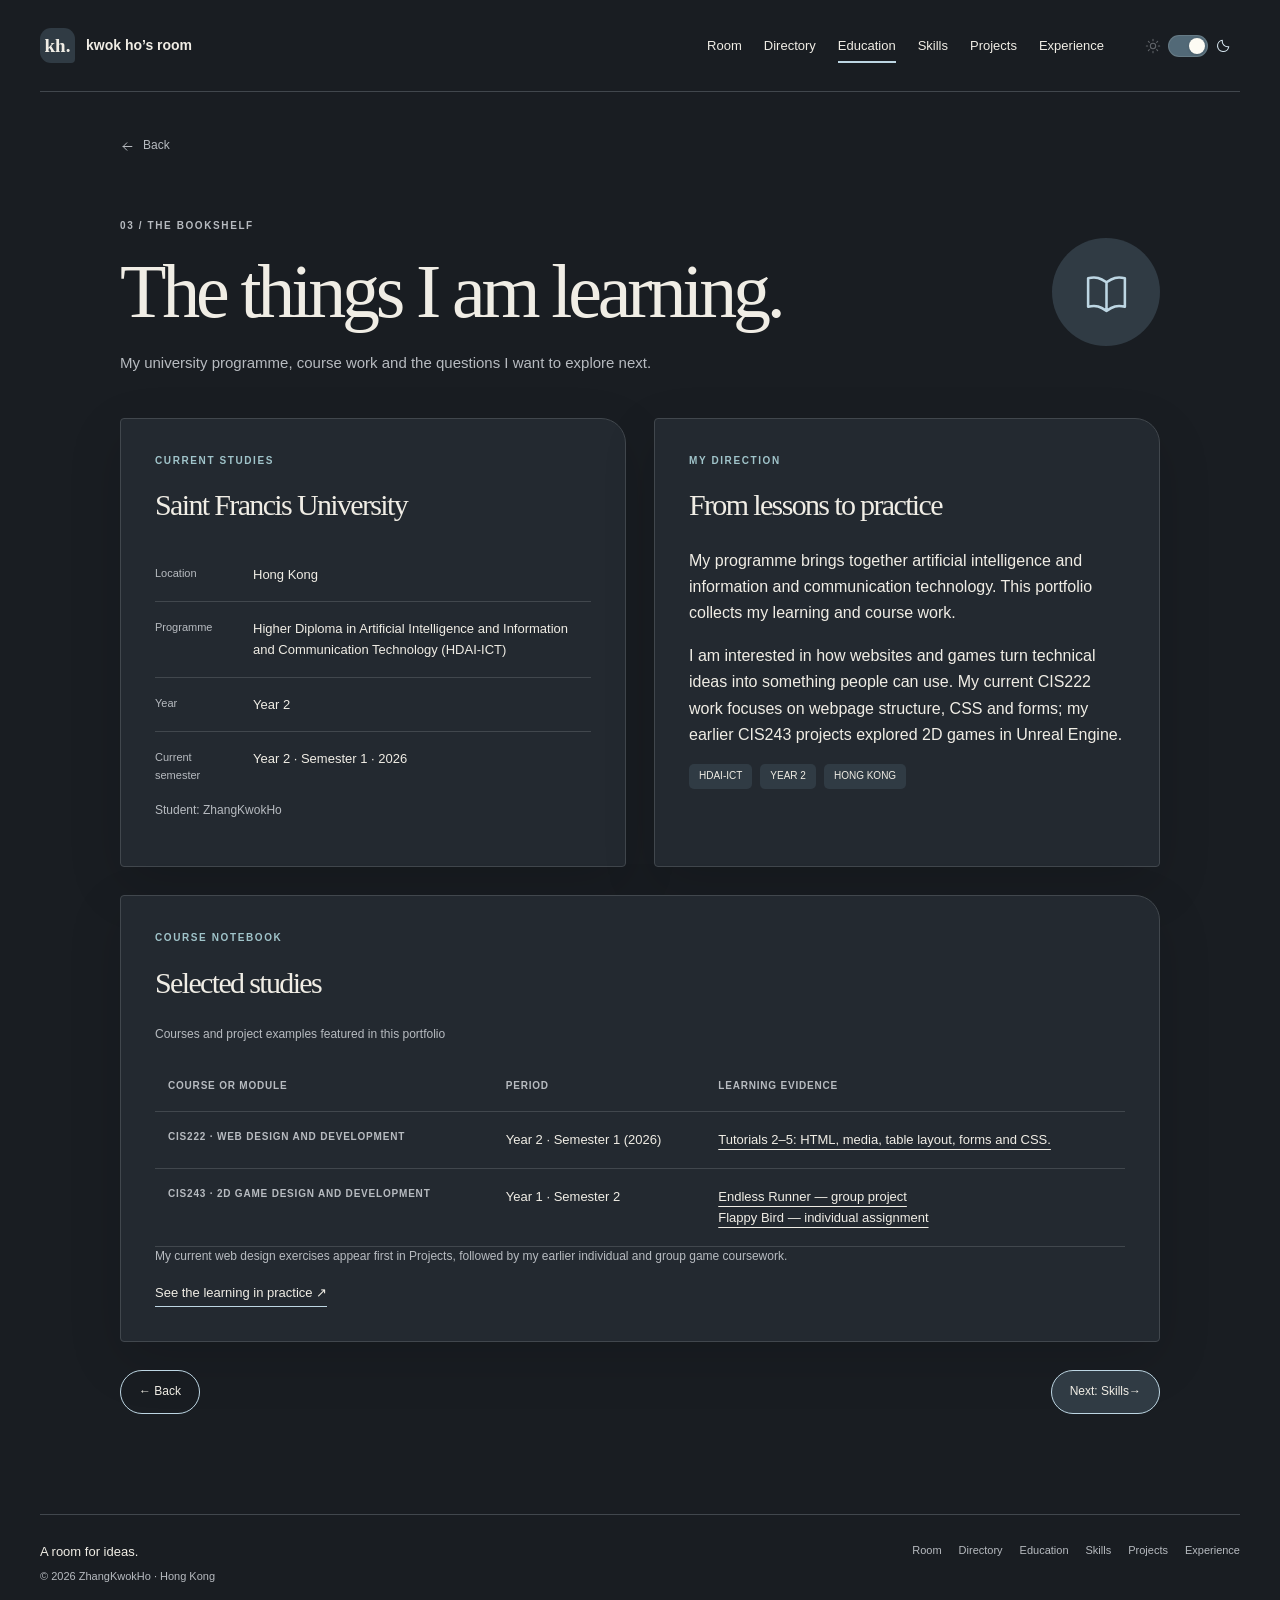
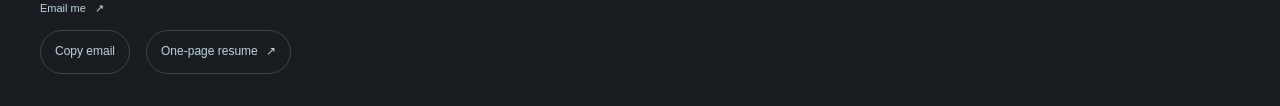
==== commit 5a23a844: "Add files via upload" ====
--- a/education.html
+++ b/education.html
@@ -69,7 +69,10 @@
     <a class="action-link" href="projects.html">See the learning in practice <span aria-hidden="true">↗</span></a>
   </section>
 </div>
-  <a class="button button-secondary page-back" data-room-back href="index.html#tour-education">← Back</a>
+  <nav class="page-reading-nav" aria-label="Continue reading" style="display: flex; flex-wrap: wrap; align-items: center; justify-content: space-between; gap: 16px;">
+    <a class="button button-secondary page-back" data-room-back href="index.html#tour-education">← Back</a>
+    <a class="button page-back" href="skills.html" rel="next">Next: Skills <span aria-hidden="true">→</span></a>
+  </nav>
 </main>
 <footer class="site-footer">
   <div><p class="footer-title">A room for ideas.</p><p class="footer-copy">© 2026 ZhangKwokHo · Hong Kong</p><a class="footer-contact" href="mailto:s25201369@mail.sfu.edu.hk">Email me <span aria-hidden="true">↗</span></a><div class="footer-tools"><button class="tool-button" type="button" data-copy-email="s25201369@mail.sfu.edu.hk" hidden>Copy email</button><a class="tool-button" href="resume.html">One-page resume <span aria-hidden="true">↗</span></a></div><p class="tool-message" id="site-tool-status" role="status" aria-live="polite"></p></div>
